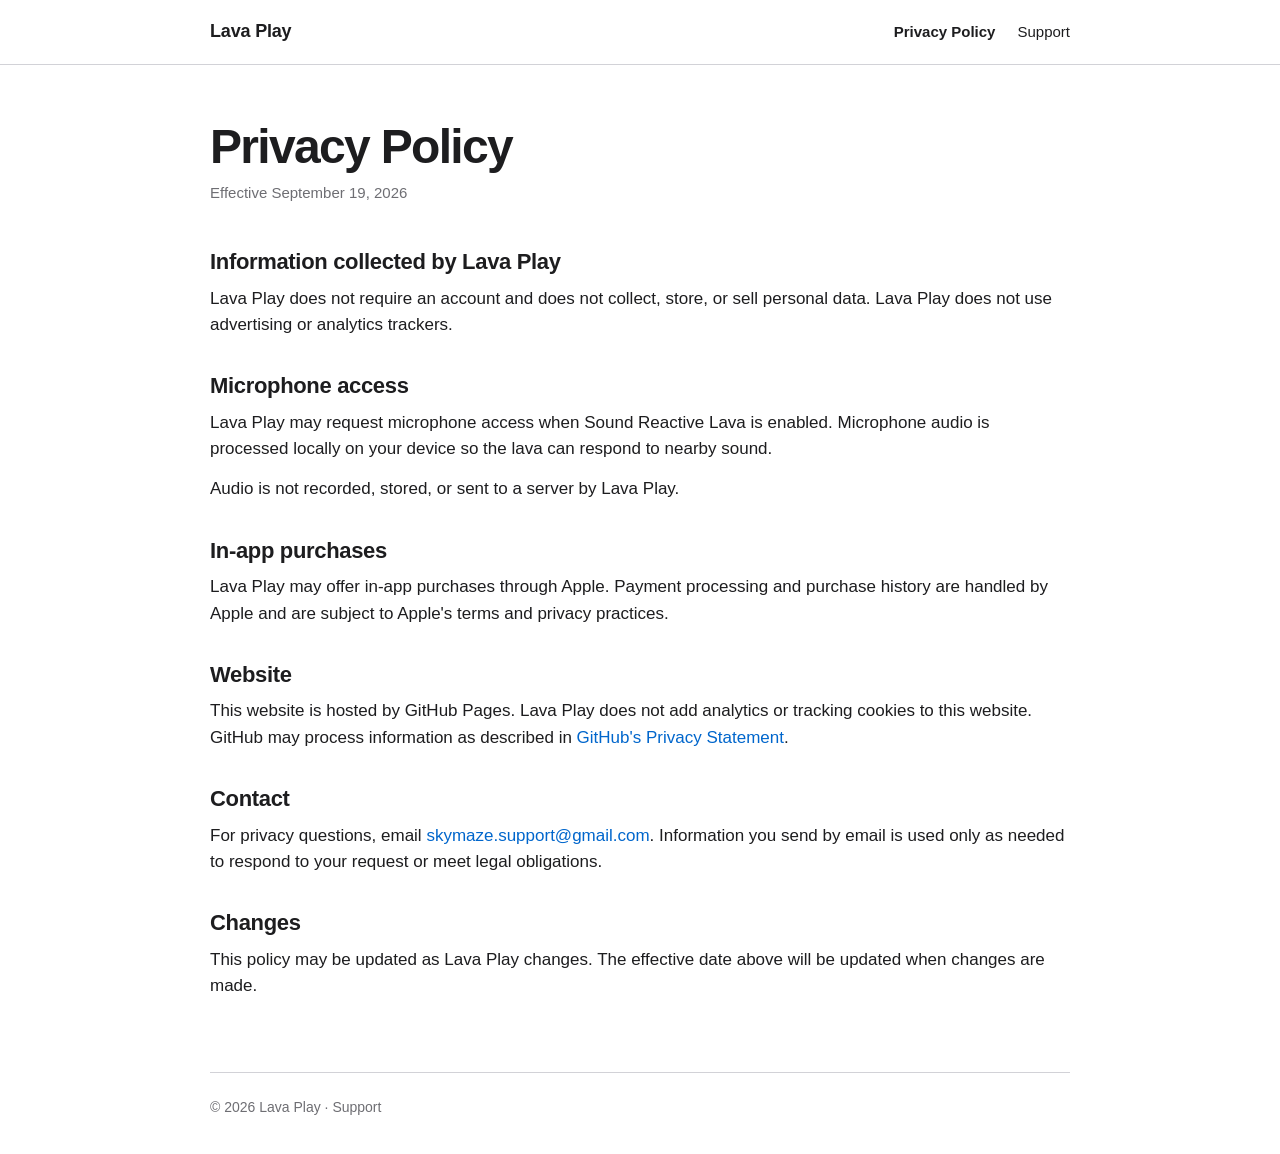
==== index.html @ d3f7696f "Add files via upload" ====
<!doctype html>
<html lang="en">
<head>
  <meta charset="utf-8">
  <meta name="viewport" content="width=device-width, initial-scale=1">
  <title>Privacy Policy — Lava Play</title>
  <meta name="description" content="Privacy Policy for Lava Play.">
  <link rel="stylesheet" href="styles.css">
</head>
<body>
  <header class="site-header">
    <nav class="nav" aria-label="Primary navigation">
      <a class="brand" href="index.html">Lava Play</a>
      <div class="nav-links">
        <a href="index.html" aria-current="page">Privacy Policy</a>
        <a href="support.html">Support</a>
      </div>
    </nav>
  </header>

  <main>
    <h1>Privacy Policy</h1>
    <p class="effective">Effective September 19, 2026</p>

    <section>
      <h2>Information collected by Lava Play</h2>
      <p>Lava Play does not require an account and does not collect, store, or sell personal data. Lava Play does not use advertising or analytics trackers.</p>
    </section>

    <section>
      <h2>Microphone access</h2>
      <p>Lava Play may request microphone access when Sound Reactive Lava is enabled. Microphone audio is processed locally on your device so the lava can respond to nearby sound.</p>
      <p>Audio is not recorded, stored, or sent to a server by Lava Play.</p>
    </section>

    <section>
      <h2>In-app purchases</h2>
      <p>Lava Play may offer in-app purchases through Apple. Payment processing and purchase history are handled by Apple and are subject to Apple's terms and privacy practices.</p>
    </section>

    <section>
      <h2>Website</h2>
      <p>This website is hosted by GitHub Pages. Lava Play does not add analytics or tracking cookies to this website. GitHub may process information as described in <a href="https://docs.github.com/en/site-policy/privacy-policies/github-general-privacy-statement">GitHub's Privacy Statement</a>.</p>
    </section>

    <section>
      <h2>Contact</h2>
      <p>For privacy questions, email <a href="mailto:skymaze.support@gmail.com">skymaze.support@gmail.com</a>. Information you send by email is used only as needed to respond to your request or meet legal obligations.</p>
    </section>

    <section>
      <h2>Changes</h2>
      <p>This policy may be updated as Lava Play changes. The effective date above will be updated when changes are made.</p>
    </section>
  </main>

  <footer>
    © 2026 Lava Play · <a href="support.html">Support</a>
  </footer>
</body>
</html>
---- styles.css ----
:root {
  color-scheme: light;
  --bg: #ffffff;
  --text: #1d1d1f;
  --muted: #6e6e73;
  --line: #d2d2d7;
  --link: #0066cc;
  --max-width: 860px;
}

* {
  box-sizing: border-box;
}

html {
  -webkit-text-size-adjust: 100%;
}

body {
  margin: 0;
  background: var(--bg);
  color: var(--text);
  font-family: -apple-system, BlinkMacSystemFont, "SF Pro Text", "SF Pro Display",
    "Helvetica Neue", Arial, sans-serif;
  line-height: 1.55;
}

a {
  color: var(--link);
  text-decoration: none;
}

a:hover {
  text-decoration: underline;
}

.site-header {
  border-bottom: 1px solid var(--line);
}

.nav {
  width: min(calc(100% - 40px), var(--max-width));
  margin: 0 auto;
  min-height: 64px;
  display: flex;
  align-items: center;
  justify-content: space-between;
  gap: 24px;
}

.brand {
  color: var(--text);
  font-size: 18px;
  font-weight: 700;
  letter-spacing: -0.01em;
}

.brand:hover {
  text-decoration: none;
}

.nav-links {
  display: flex;
  align-items: center;
  gap: 22px;
  font-size: 15px;
}

.nav-links a {
  color: var(--text);
}

.nav-links a[aria-current="page"] {
  font-weight: 600;
}

main {
  width: min(calc(100% - 40px), var(--max-width));
  margin: 56px auto 72px;
}

h1 {
  margin: 0 0 8px;
  font-size: clamp(34px, 6vw, 48px);
  line-height: 1.08;
  letter-spacing: -0.035em;
}

.effective {
  margin: 0 0 44px;
  color: var(--muted);
  font-size: 15px;
}

section {
  margin-top: 34px;
}

h2 {
  margin: 0 0 10px;
  font-size: 22px;
  line-height: 1.25;
  letter-spacing: -0.015em;
}

p {
  margin: 0;
  font-size: 17px;
}

p + p {
  margin-top: 14px;
}

footer {
  width: min(calc(100% - 40px), var(--max-width));
  margin: 0 auto;
  padding: 24px 0 36px;
  border-top: 1px solid var(--line);
  color: var(--muted);
  font-size: 14px;
}

footer a {
  color: var(--muted);
}

@media (max-width: 560px) {
  .nav {
    align-items: flex-start;
    flex-direction: column;
    justify-content: center;
    gap: 8px;
    padding: 14px 0;
  }

  .nav-links {
    gap: 18px;
  }

  main {
    margin-top: 40px;
  }
}
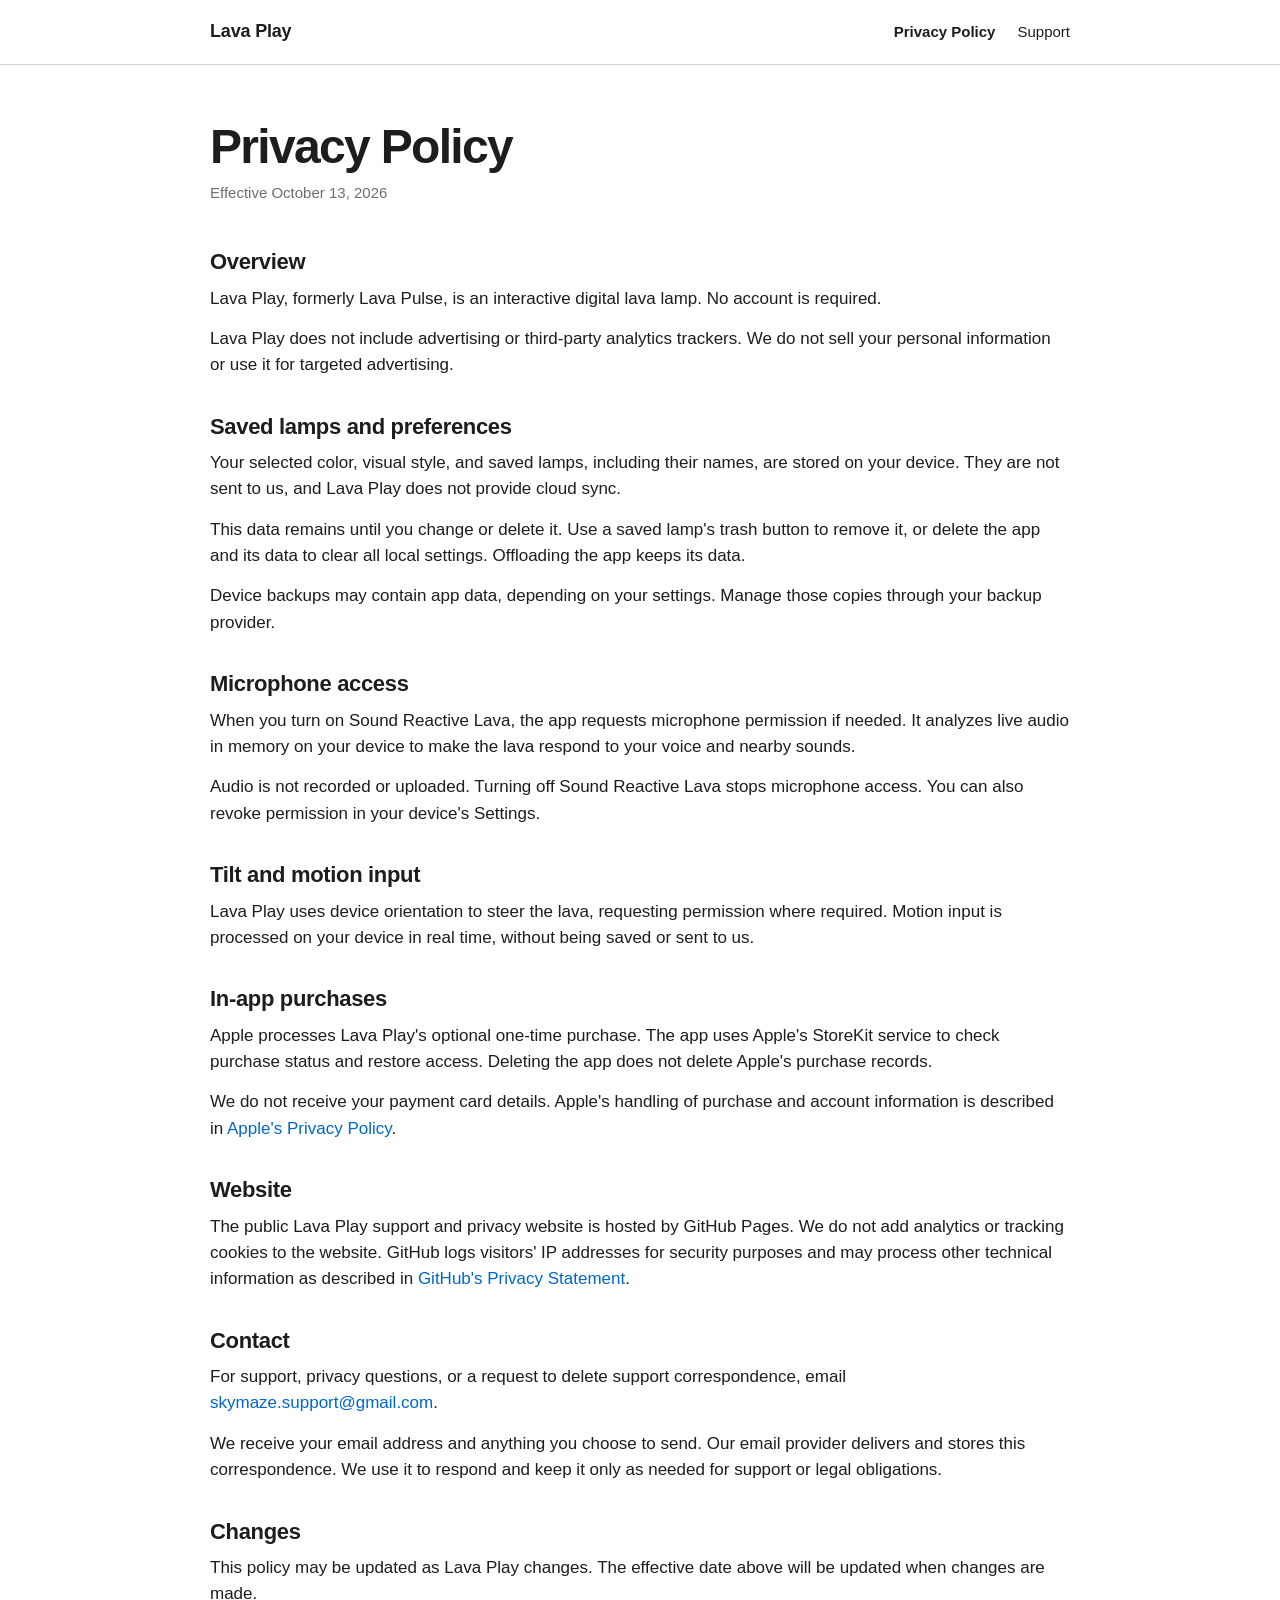
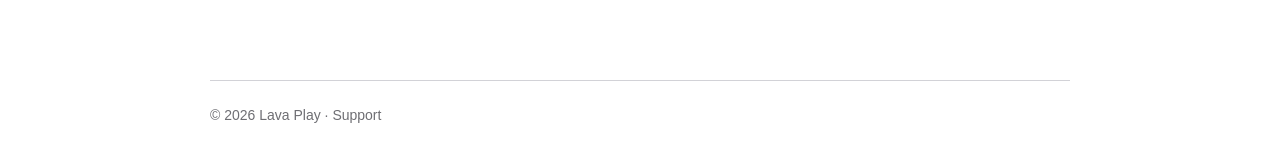
==== commit 788524a8: "Add files via upload" ====
--- a/index.html
+++ b/index.html
@@ -20,32 +20,47 @@
 
   <main>
     <h1>Privacy Policy</h1>
-    <p class="effective">Effective September 19, 2026</p>
+    <p class="effective">Effective October 13, 2026</p>
 
     <section>
-      <h2>Information collected by Lava Play</h2>
-      <p>Lava Play does not require an account and does not collect, store, or sell personal data. Lava Play does not use advertising or analytics trackers.</p>
+      <h2>Overview</h2>
+      <p>Lava Play, formerly Lava Pulse, is an interactive digital lava lamp. No account is required.</p>
+      <p>Lava Play does not include advertising or third-party analytics trackers. We do not sell your personal information or use it for targeted advertising.</p>
+    </section>
+
+    <section>
+      <h2>Saved lamps and preferences</h2>
+      <p>Your selected color, visual style, and saved lamps, including their names, are stored on your device. They are not sent to us, and Lava Play does not provide cloud sync.</p>
+      <p>This data remains until you change or delete it. Use a saved lamp's trash button to remove it, or delete the app and its data to clear all local settings. Offloading the app keeps its data.</p>
+      <p>Device backups may contain app data, depending on your settings. Manage those copies through your backup provider.</p>
     </section>
 
     <section>
       <h2>Microphone access</h2>
-      <p>Lava Play may request microphone access when Sound Reactive Lava is enabled. Microphone audio is processed locally on your device so the lava can respond to nearby sound.</p>
-      <p>Audio is not recorded, stored, or sent to a server by Lava Play.</p>
+      <p>When you turn on Sound Reactive Lava, the app requests microphone permission if needed. It analyzes live audio in memory on your device to make the lava respond to your voice and nearby sounds.</p>
+      <p>Audio is not recorded or uploaded. Turning off Sound Reactive Lava stops microphone access. You can also revoke permission in your device's Settings.</p>
+    </section>
+
+    <section>
+      <h2>Tilt and motion input</h2>
+      <p>Lava Play uses device orientation to steer the lava, requesting permission where required. Motion input is processed on your device in real time, without being saved or sent to us.</p>
     </section>
 
     <section>
       <h2>In-app purchases</h2>
-      <p>Lava Play may offer in-app purchases through Apple. Payment processing and purchase history are handled by Apple and are subject to Apple's terms and privacy practices.</p>
+      <p>Apple processes Lava Play's optional one-time purchase. The app uses Apple's StoreKit service to check purchase status and restore access. Deleting the app does not delete Apple's purchase records.</p>
+      <p>We do not receive your payment card details. Apple's handling of purchase and account information is described in <a href="https://www.apple.com/legal/privacy/">Apple's Privacy Policy</a>.</p>
     </section>
 
     <section>
       <h2>Website</h2>
-      <p>This website is hosted by GitHub Pages. Lava Play does not add analytics or tracking cookies to this website. GitHub may process information as described in <a href="https://docs.github.com/en/site-policy/privacy-policies/github-general-privacy-statement">GitHub's Privacy Statement</a>.</p>
+      <p>The public Lava Play support and privacy website is hosted by GitHub Pages. We do not add analytics or tracking cookies to the website. GitHub logs visitors' IP addresses for security purposes and may process other technical information as described in <a href="https://docs.github.com/en/site-policy/privacy-policies/github-general-privacy-statement">GitHub's Privacy Statement</a>.</p>
     </section>
 
     <section>
       <h2>Contact</h2>
-      <p>For privacy questions, email <a href="mailto:skymaze.support@gmail.com">skymaze.support@gmail.com</a>. Information you send by email is used only as needed to respond to your request or meet legal obligations.</p>
+      <p>For support, privacy questions, or a request to delete support correspondence, email <a href="mailto:skymaze.support@gmail.com">skymaze.support@gmail.com</a>.</p>
+      <p>We receive your email address and anything you choose to send. Our email provider delivers and stores this correspondence. We use it to respond and keep it only as needed for support or legal obligations.</p>
     </section>
 
     <section>
